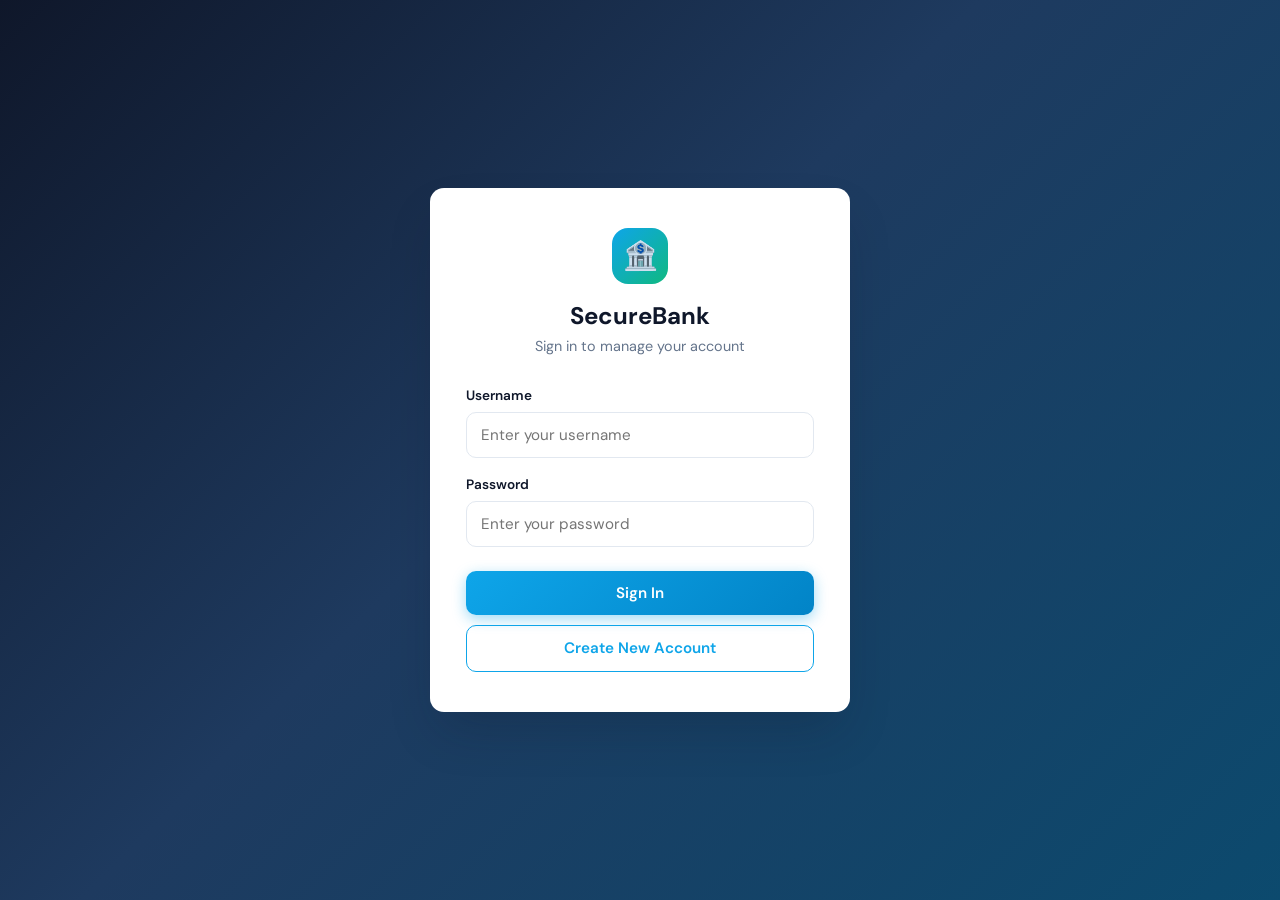
==== public/dashboard.html @ 62553467 "basic bank services" ====
<!DOCTYPE html>
<html lang="en">
<head>
    <meta charset="UTF-8">
    <meta name="viewport" content="width=device-width, initial-scale=1.0">
    <title>Dashboard — SecureBank</title>
    <link rel="stylesheet" href="style.css">
</head>
<body>

    <div class="dashboard-layout">
        <aside class="sidebar">
            <div class="sidebar-brand">
                <h2>SecureBank</h2>
                <span>Online Banking</span>
            </div>
            <ul class="nav-menu">
                <li><button type="button" class="nav-btn active" data-panel="details"><span class="nav-icon">👤</span> Account Details</button></li>
                <li><button type="button" class="nav-btn" data-panel="transfer"><span class="nav-icon">💰</span> Deposit & Withdraw</button></li>
                <li><button type="button" class="nav-btn" data-panel="history"><span class="nav-icon">📋</span> Transaction History</button></li>
            </ul>
        </aside>

        <div class="main-content">
            <header class="top-bar">
                <div>
                    <h1 id="pageTitle">Account Details</h1>
                    <p class="user-greeting">Welcome back, <strong id="displayUser">—</strong></p>
                </div>
                <button type="button" class="btn btn-danger" onclick="logout()">Log Out</button>
            </header>

            <main class="content-area">

                <section id="panel-details" class="panel active">
                    <div class="balance-card">
                        <label>Available Balance</label>
                        <div class="amount" id="balanceDisplay">₹0.00</div>
                    </div>
                    <div class="card">
                        <h2>Your Profile</h2>
                        <div class="detail-grid" id="detailsGrid">
                            <p class="empty-state">Loading account details…</p>
                        </div>
                    </div>
                </section>

                <section id="panel-transfer" class="panel">
                    <div class="transfer-layout">
                        <div class="card transfer-form-card">
                            <h2>Deposit & Withdraw</h2>
                            <p class="panel-desc">Enter an amount, then choose deposit or withdraw.</p>
                            <div class="transaction-form">
                                <div class="form-group">
                                    <label for="txAmount">Amount (₹)</label>
                                    <input type="number" id="txAmount" min="1" step="0.01" placeholder="Enter amount">
                                </div>
                                <div class="btn-row">
                                    <button type="button" class="btn btn-deposit" onclick="handleDeposit()">Deposit</button>
                                    <button type="button" class="btn btn-withdraw" onclick="handleWithdraw()">Withdraw</button>
                                </div>
                            </div>
                        </div>
                        <aside class="transfer-balance-side">
                            <div class="balance-card balance-card-side">
                                <label>Available Balance</label>
                                <div class="amount" id="transferBalanceDisplay">₹0.00</div>
                                <p class="balance-hint">Updates after each transaction</p>
                            </div>
                        </aside>
                    </div>
                </section>

                <section id="panel-history" class="panel">
                    <div class="card card-wide">
                        <h2>Transaction History</h2>
                        <p class="panel-desc">Your last 15 transactions</p>
                        <div id="historyTableWrap">
                            <p class="empty-state">Loading transactions…</p>
                        </div>
                    </div>
                </section>

            </main>
        </div>
    </div>

    <script src="dashboard.js"></script>
</body>
</html>
---- public/style.css ----
@import url('https://fonts.googleapis.com/css2?family=DM+Sans:ital,opsz,wght@0,9..40,400;0,9..40,500;0,9..40,600;0,9..40,700;1,9..40,400&display=swap');

:root {
  --bg: #0f172a;
  --bg-card: #ffffff;
  --primary: #0ea5e9;
  --primary-dark: #0284c7;
  --accent: #10b981;
  --danger: #ef4444;
  --text: #0f172a;
  --text-muted: #64748b;
  --border: #e2e8f0;
  --sidebar: #1e293b;
  --sidebar-hover: #334155;
  --shadow: 0 25px 50px -12px rgba(15, 23, 42, 0.25);
  --radius: 14px;
}

* {
  box-sizing: border-box;
  margin: 0;
  padding: 0;
}

body {
  font-family: 'DM Sans', system-ui, sans-serif;
  min-height: 100vh;
  color: var(--text);
  background: linear-gradient(135deg, #0f172a 0%, #1e3a5f 45%, #0c4a6e 100%);
}

.auth-page {
  display: flex;
  align-items: center;
  justify-content: center;
  min-height: 100vh;
  padding: 24px;
}

.auth-card {
  width: 100%;
  max-width: 420px;
  background: var(--bg-card);
  border-radius: var(--radius);
  box-shadow: var(--shadow);
  padding: 40px 36px;
}

.auth-card-register {
  max-width: 560px;
}

.brand {
  text-align: center;
  margin-bottom: 32px;
}

.brand-icon {
  width: 56px;
  height: 56px;
  margin: 0 auto 16px;
  background: linear-gradient(135deg, var(--primary), var(--accent));
  border-radius: 16px;
  display: flex;
  align-items: center;
  justify-content: center;
  font-size: 28px;
}

.brand h1 {
  font-size: 1.5rem;
  font-weight: 700;
  color: var(--text);
}

.brand p {
  color: var(--text-muted);
  font-size: 0.9rem;
  margin-top: 6px;
}

.form-group {
  margin-bottom: 18px;
  width: 100%;
  min-width: 0;
}

.form-group label {
  display: block;
  font-size: 0.85rem;
  font-weight: 600;
  color: var(--text);
  margin-bottom: 8px;
}

input[type="text"],
input[type="password"],
input[type="email"],
input[type="number"],
input[type="tel"] {
  display: block;
  width: 100%;
  min-width: 0;
  padding: 12px 14px;
  border: 1.5px solid var(--border);
  border-radius: 10px;
  font-size: 0.95rem;
  font-family: inherit;
  transition: border-color 0.2s, box-shadow 0.2s;
}

input[type="email"] {
  min-height: 46px;
}

input:focus {
  outline: none;
  border-color: var(--primary);
  box-shadow: 0 0 0 3px rgba(14, 165, 233, 0.2);
}

.btn {
  display: inline-flex;
  align-items: center;
  justify-content: center;
  gap: 8px;
  padding: 12px 20px;
  font-size: 0.95rem;
  font-weight: 600;
  font-family: inherit;
  border: none;
  border-radius: 10px;
  cursor: pointer;
  transition: transform 0.15s, background 0.2s, box-shadow 0.2s;
}

.btn:active {
  transform: scale(0.98);
}

.btn-primary {
  background: linear-gradient(135deg, var(--primary), var(--primary-dark));
  color: white;
  width: 100%;
  box-shadow: 0 4px 14px rgba(14, 165, 233, 0.4);
}

.btn-primary:hover {
  box-shadow: 0 6px 20px rgba(14, 165, 233, 0.5);
}

.btn-secondary {
  background: #f1f5f9;
  color: var(--text);
  width: 100%;
  margin-top: 10px;
}

.btn-secondary:hover {
  background: #e2e8f0;
}

.btn-outline {
  background: transparent;
  color: var(--primary);
  border: 1.5px solid var(--primary);
  width: 100%;
  margin-top: 10px;
}

.btn-outline:hover {
  background: rgba(14, 165, 233, 0.08);
}

.btn-danger {
  background: transparent;
  color: var(--danger);
  border: 1.5px solid var(--danger);
  padding: 8px 16px;
  font-size: 0.85rem;
}

.btn-danger:hover {
  background: rgba(239, 68, 68, 0.08);
}

.auth-actions {
  margin-top: 24px;
}

.auth-link {
  text-align: center;
  margin-top: 20px;
  font-size: 0.9rem;
  color: var(--text-muted);
}

.auth-link a {
  color: var(--primary);
  font-weight: 600;
  text-decoration: none;
}

.auth-link a:hover {
  text-decoration: underline;
}

.register-grid {
  display: grid;
  grid-template-columns: 1fr 1fr;
  gap: 14px;
  width: 100%;
}

.register-grid .form-group {
  min-width: 0;
}

.register-grid .form-group.full {
  grid-column: 1 / -1;
}

@media (max-width: 480px) {
  .register-grid {
    grid-template-columns: 1fr;
  }
}

/* Dashboard layout */
.dashboard-layout {
  display: flex;
  min-height: 100vh;
}

.sidebar {
  width: 260px;
  background: var(--sidebar);
  color: white;
  padding: 28px 0;
  flex-shrink: 0;
}

.sidebar-brand {
  padding: 0 24px 28px;
  border-bottom: 1px solid rgba(255, 255, 255, 0.1);
  margin-bottom: 20px;
}

.sidebar-brand h2 {
  font-size: 1.15rem;
  font-weight: 700;
}

.sidebar-brand span {
  font-size: 0.8rem;
  color: rgba(255, 255, 255, 0.55);
}

.nav-menu {
  list-style: none;
}

.nav-menu li button {
  width: 100%;
  text-align: left;
  padding: 14px 24px;
  background: none;
  border: none;
  color: rgba(255, 255, 255, 0.75);
  font-size: 0.95rem;
  font-weight: 500;
  font-family: inherit;
  cursor: pointer;
  display: flex;
  align-items: center;
  gap: 12px;
  transition: background 0.2s, color 0.2s;
  border-left: 3px solid transparent;
}

.nav-menu li button:hover {
  background: var(--sidebar-hover);
  color: white;
}

.nav-menu li button.active {
  background: rgba(14, 165, 233, 0.15);
  color: white;
  border-left-color: var(--primary);
}

.nav-icon {
  font-size: 1.1rem;
  width: 24px;
  text-align: center;
}

.main-content {
  flex: 1;
  background: #f8fafc;
  display: flex;
  flex-direction: column;
}

.top-bar {
  background: white;
  padding: 18px 32px;
  display: flex;
  align-items: center;
  justify-content: space-between;
  border-bottom: 1px solid var(--border);
  box-shadow: 0 1px 3px rgba(0, 0, 0, 0.04);
}

.top-bar h1 {
  font-size: 1.25rem;
  font-weight: 700;
  color: var(--text);
}

.top-bar .user-greeting {
  font-size: 0.9rem;
  color: var(--text-muted);
}

.top-bar .user-greeting strong {
  color: var(--text);
}

.content-area {
  flex: 1;
  padding: 32px;
  overflow-y: auto;
}

.panel {
  display: none;
  animation: fadeIn 0.3s ease;
}

.panel.active {
  display: block;
}

@keyframes fadeIn {
  from { opacity: 0; transform: translateY(8px); }
  to { opacity: 1; transform: translateY(0); }
}

.card {
  background: white;
  border-radius: var(--radius);
  padding: 28px;
  box-shadow: 0 1px 3px rgba(0, 0, 0, 0.06);
  border: 1px solid var(--border);
  max-width: 720px;
}

.card h2 {
  font-size: 1.2rem;
  margin-bottom: 20px;
  color: var(--text);
}

.detail-grid {
  display: grid;
  grid-template-columns: repeat(auto-fill, minmax(200px, 1fr));
  gap: 16px;
}

.detail-item {
  background: #f8fafc;
  padding: 16px;
  border-radius: 10px;
  border: 1px solid var(--border);
}

.detail-item label {
  display: block;
  font-size: 0.75rem;
  font-weight: 600;
  text-transform: uppercase;
  letter-spacing: 0.04em;
  color: var(--text-muted);
  margin-bottom: 6px;
}

.detail-item span {
  display: block;
  font-size: 1rem;
  font-weight: 600;
  color: var(--text);
  word-break: break-word;
  overflow-wrap: anywhere;
  line-height: 1.4;
}

.detail-item.detail-item-full {
  grid-column: 1 / -1;
}

.balance-card {
  background: linear-gradient(135deg, #0ea5e9, #0284c7);
  color: white;
  padding: 24px;
  border-radius: var(--radius);
  margin-bottom: 24px;
  max-width: 720px;
}

.balance-card label {
  font-size: 0.85rem;
  opacity: 0.9;
}

.balance-card .amount {
  font-size: 2rem;
  font-weight: 700;
  margin-top: 8px;
}

.panel-desc {
  color: var(--text-muted);
  margin-bottom: 20px;
  font-size: 0.95rem;
}

.card-wide {
  max-width: 900px;
}

.transfer-layout {
  display: grid;
  grid-template-columns: 1fr 300px;
  gap: 24px;
  align-items: start;
  max-width: 960px;
}

.transfer-form-card {
  max-width: none;
}

.transfer-balance-side {
  position: sticky;
  top: 24px;
}

.balance-card-side {
  margin-bottom: 0;
  max-width: none;
  text-align: center;
  padding: 32px 24px;
}

.balance-card-side .amount {
  font-size: 2.25rem;
}

.balance-hint {
  font-size: 0.8rem;
  opacity: 0.75;
  margin-top: 12px;
}

.transaction-form {
  max-width: 100%;
}

.btn-row {
  display: flex;
  gap: 12px;
  margin-top: 8px;
}

.btn-row .btn {
  flex: 1;
}

.btn-deposit {
  background: linear-gradient(135deg, #10b981, #059669);
  color: white;
  box-shadow: 0 4px 14px rgba(16, 185, 129, 0.35);
}

.btn-deposit:hover {
  box-shadow: 0 6px 20px rgba(16, 185, 129, 0.45);
}

.btn-withdraw {
  background: linear-gradient(135deg, #f59e0b, #d97706);
  color: white;
  box-shadow: 0 4px 14px rgba(245, 158, 11, 0.35);
}

.btn-withdraw:hover {
  box-shadow: 0 6px 20px rgba(245, 158, 11, 0.45);
}

@media (max-width: 768px) {
  .transfer-layout {
    grid-template-columns: 1fr;
  }

  .transfer-balance-side {
    order: -1;
    position: static;
  }
}

.transactions-table {
  width: 100%;
  border-collapse: collapse;
  margin-top: 8px;
}

.transactions-table th,
.transactions-table td {
  padding: 12px 16px;
  text-align: left;
  border-bottom: 1px solid var(--border);
}

.transactions-table th {
  font-size: 0.75rem;
  text-transform: uppercase;
  letter-spacing: 0.04em;
  color: var(--text-muted);
  background: #f8fafc;
}

.transactions-table tr:hover td {
  background: #f8fafc;
}

.badge {
  display: inline-block;
  padding: 4px 10px;
  border-radius: 20px;
  font-size: 0.8rem;
  font-weight: 600;
}

.badge-deposit {
  background: #d1fae5;
  color: #047857;
}

.badge-withdraw {
  background: #fee2e2;
  color: #b91c1c;
}

.empty-state {
  text-align: center;
  padding: 40px;
  color: var(--text-muted);
}

@media (max-width: 768px) {
  .dashboard-layout {
    flex-direction: column;
  }

  .sidebar {
    width: 100%;
    padding: 16px 0;
  }

  .nav-menu {
    display: flex;
    overflow-x: auto;
    padding: 0 12px;
  }

  .nav-menu li button {
    white-space: nowrap;
    padding: 10px 16px;
    border-left: none;
    border-bottom: 3px solid transparent;
    border-radius: 8px;
  }

  .nav-menu li button.active {
    border-left: none;
    border-bottom-color: var(--primary);
  }

  .content-area {
    padding: 20px;
  }
}
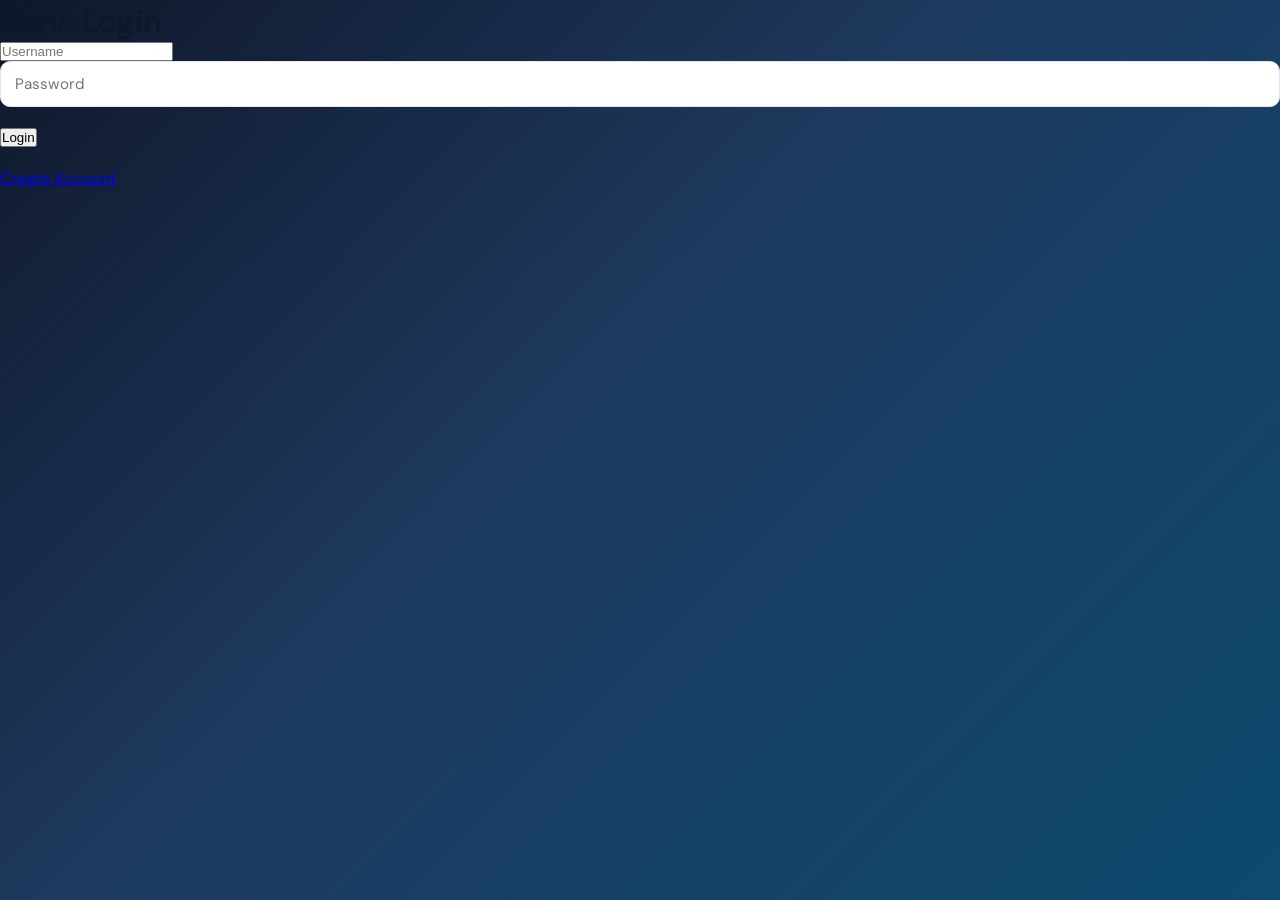
==== commit 890f6c94: "Update dashboard.html" ====
--- a/public/dashboard.html
+++ b/public/dashboard.html
@@ -1,90 +1,21 @@
-<!DOCTYPE html>
-<html lang="en">
+<html>
 <head>
-    <meta charset="UTF-8">
-    <meta name="viewport" content="width=device-width, initial-scale=1.0">
-    <title>Dashboard — SecureBank</title>
-    <link rel="stylesheet" href="style.css">
+<title>Dashboard</title>
+<link rel="stylesheet" href="style.css">
 </head>
-<body>
+<body onload="load()">
+<div class="box">
+<h1>Dashboard</h1>
+<h2 id="name"></h2>
+<h3 id="bal"></h3>
 
-    <div class="dashboard-layout">
-        <aside class="sidebar">
-            <div class="sidebar-brand">
-                <h2>SecureBank</h2>
-                <span>Online Banking</span>
-            </div>
-            <ul class="nav-menu">
-                <li><button type="button" class="nav-btn active" data-panel="details"><span class="nav-icon">👤</span> Account Details</button></li>
-                <li><button type="button" class="nav-btn" data-panel="transfer"><span class="nav-icon">💰</span> Deposit & Withdraw</button></li>
-                <li><button type="button" class="nav-btn" data-panel="history"><span class="nav-icon">📋</span> Transaction History</button></li>
-            </ul>
-        </aside>
+<input id="amt" placeholder="Amount"><br><br>
+<button onclick="trans('deposit')">Deposit</button>
+<button onclick="trans('withdraw')">Withdraw</button>
 
-        <div class="main-content">
-            <header class="top-bar">
-                <div>
-                    <h1 id="pageTitle">Account Details</h1>
-                    <p class="user-greeting">Welcome back, <strong id="displayUser">—</strong></p>
-                </div>
-                <button type="button" class="btn btn-danger" onclick="logout()">Log Out</button>
-            </header>
-
-            <main class="content-area">
-
-                <section id="panel-details" class="panel active">
-                    <div class="balance-card">
-                        <label>Available Balance</label>
-                        <div class="amount" id="balanceDisplay">₹0.00</div>
-                    </div>
-                    <div class="card">
-                        <h2>Your Profile</h2>
-                        <div class="detail-grid" id="detailsGrid">
-                            <p class="empty-state">Loading account details…</p>
-                        </div>
-                    </div>
-                </section>
-
-                <section id="panel-transfer" class="panel">
-                    <div class="transfer-layout">
-                        <div class="card transfer-form-card">
-                            <h2>Deposit & Withdraw</h2>
-                            <p class="panel-desc">Enter an amount, then choose deposit or withdraw.</p>
-                            <div class="transaction-form">
-                                <div class="form-group">
-                                    <label for="txAmount">Amount (₹)</label>
-                                    <input type="number" id="txAmount" min="1" step="0.01" placeholder="Enter amount">
-                                </div>
-                                <div class="btn-row">
-                                    <button type="button" class="btn btn-deposit" onclick="handleDeposit()">Deposit</button>
-                                    <button type="button" class="btn btn-withdraw" onclick="handleWithdraw()">Withdraw</button>
-                                </div>
-                            </div>
-                        </div>
-                        <aside class="transfer-balance-side">
-                            <div class="balance-card balance-card-side">
-                                <label>Available Balance</label>
-                                <div class="amount" id="transferBalanceDisplay">₹0.00</div>
-                                <p class="balance-hint">Updates after each transaction</p>
-                            </div>
-                        </aside>
-                    </div>
-                </section>
-
-                <section id="panel-history" class="panel">
-                    <div class="card card-wide">
-                        <h2>Transaction History</h2>
-                        <p class="panel-desc">Your last 15 transactions</p>
-                        <div id="historyTableWrap">
-                            <p class="empty-state">Loading transactions…</p>
-                        </div>
-                    </div>
-                </section>
-
-            </main>
-        </div>
-    </div>
-
-    <script src="dashboard.js"></script>
+<h2>Transactions</h2>
+<div id="his"></div>
+</div>
+<script src="dashboard.js"></script>
 </body>
 </html>
